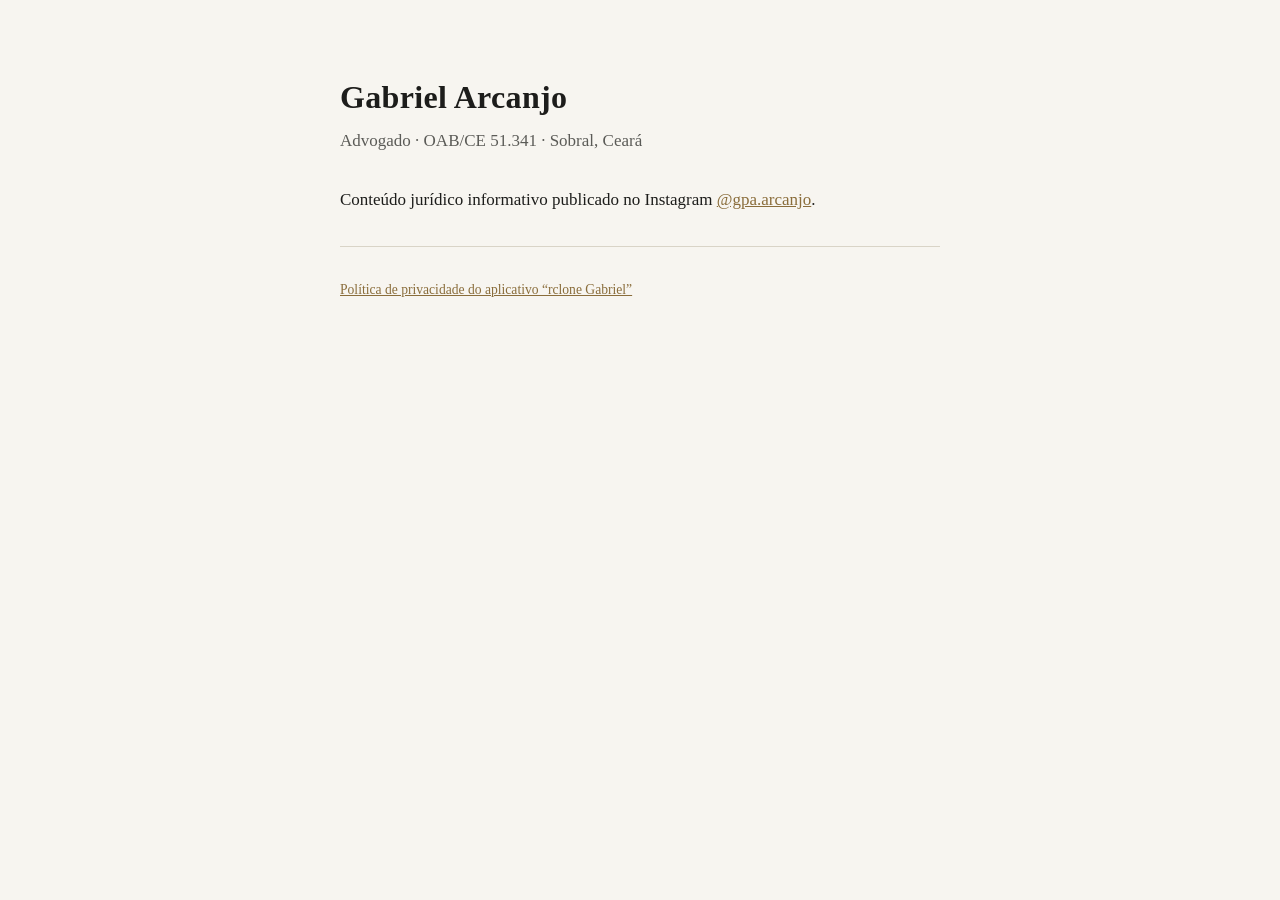
==== index.html @ 81c5c563 "Create index.html for personal website Initial HTML structure for Gabriel Arcanjo's website." ====
<!DOCTYPE html>
<html lang="pt-BR">
<head>
<meta charset="utf-8">
<meta name="viewport" content="width=device-width, initial-scale=1">
<title>Gabriel Arcanjo — Advogado</title>
<meta name="description" content="Gabriel Arcanjo, advogado inscrito na OAB/CE sob o nº 51.341.">
<style>
  :root { --bg:#f7f5f0; --fg:#1d1d1b; --muted:#5b5b57; --line:#d9d4c7; --accent:#8a6d3b; }
  @media (prefers-color-scheme: dark) { :root { --bg:#141413; --fg:#ecebe6; --muted:#a9a79f; --line:#34332f; --accent:#c9a66b; } }
  * { box-sizing:border-box; }
  body { margin:0; background:var(--bg); color:var(--fg); font:17px/1.6 Georgia, "Times New Roman", serif; }
  main { max-width:640px; margin:0 auto; padding:72px 20px; }
  h1 { font-size:2rem; margin:0 0 4px; letter-spacing:.01em; }
  .oab { color:var(--muted); margin:0 0 32px; }
  hr { border:0; border-top:1px solid var(--line); margin:32px 0; }
  a { color:var(--accent); }
  footer { color:var(--muted); font-size:.85rem; }
</style>
</head>
<body>
<main>
  <h1>Gabriel Arcanjo</h1>
  <p class="oab">Advogado · OAB/CE 51.341 · Sobral, Ceará</p>
  <p>Conteúdo jurídico informativo publicado no Instagram <a href="https://www.instagram.com/gpa.arcanjo/">@gpa.arcanjo</a>.</p>
  <hr>
  <footer>
    <p><a href="privacidade.html">Política de privacidade do aplicativo “rclone Gabriel”</a></p>
  </footer>
</main>
</body>
</html>
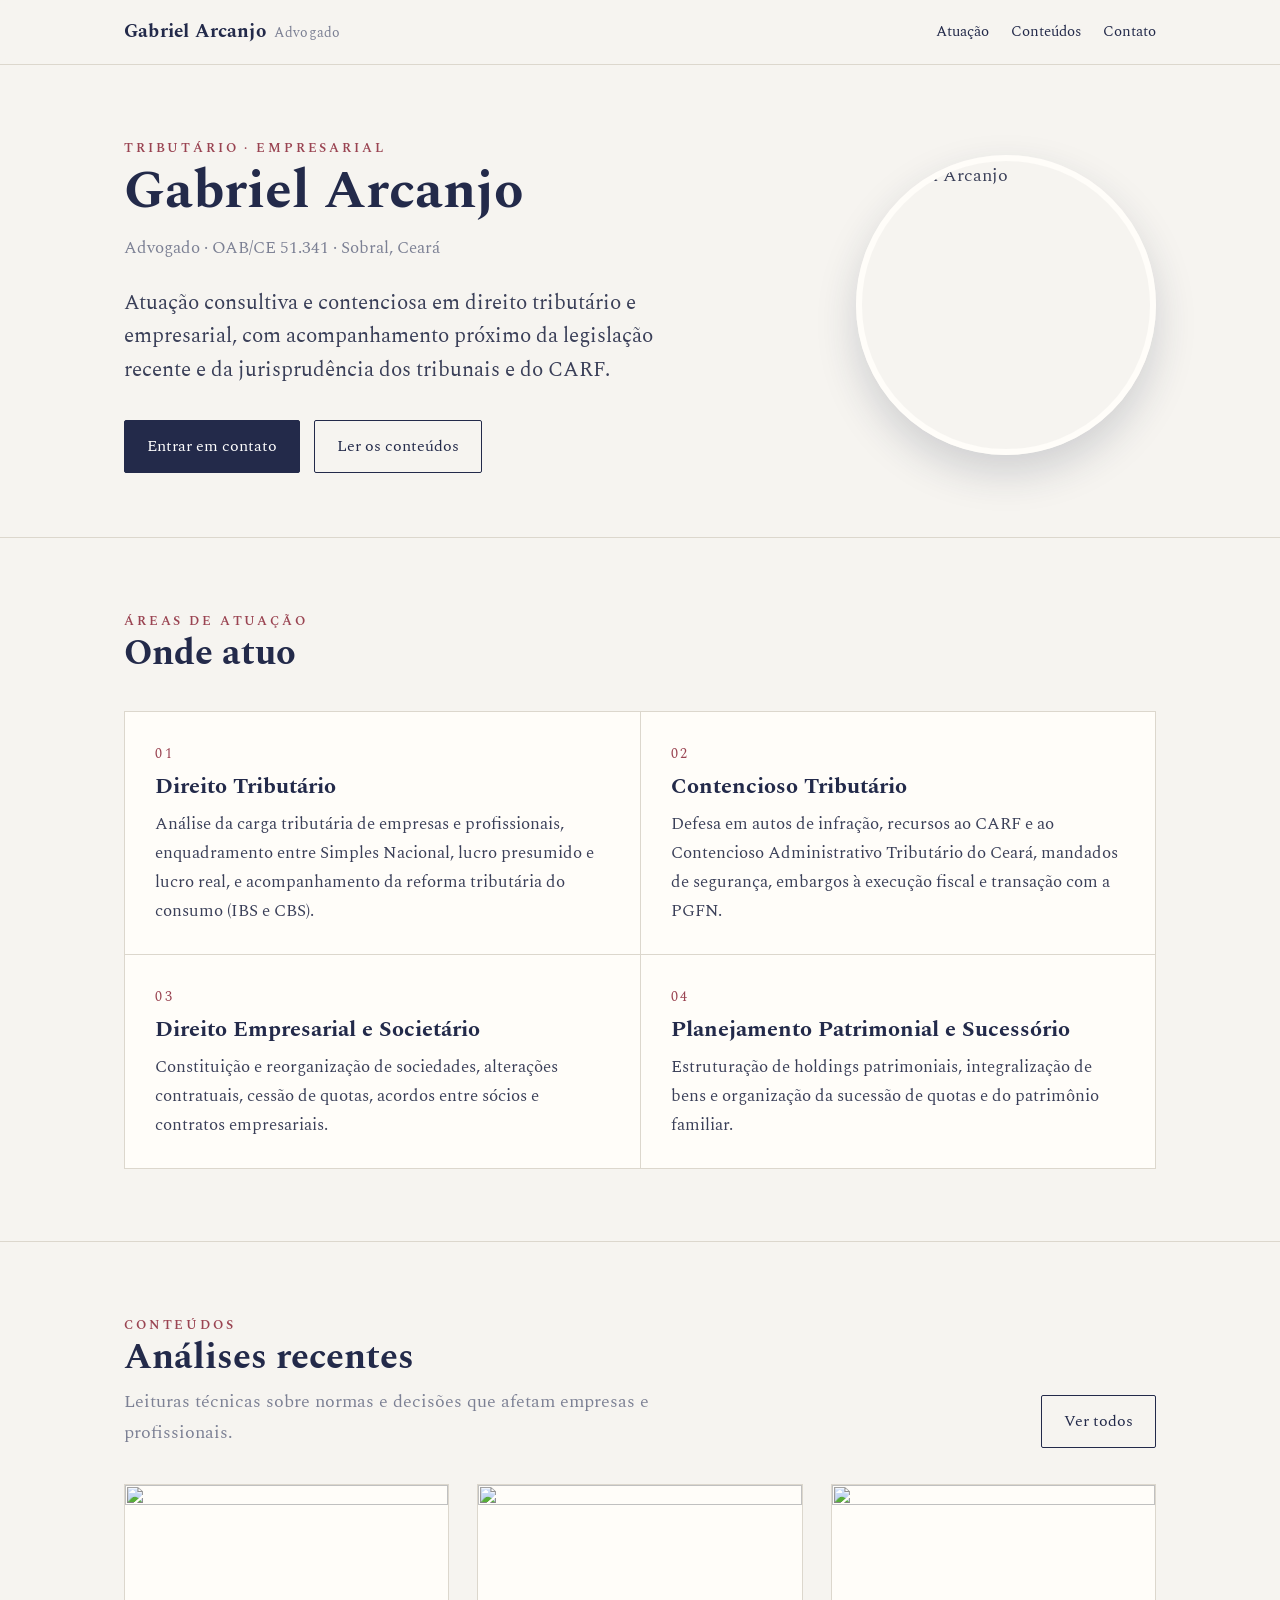
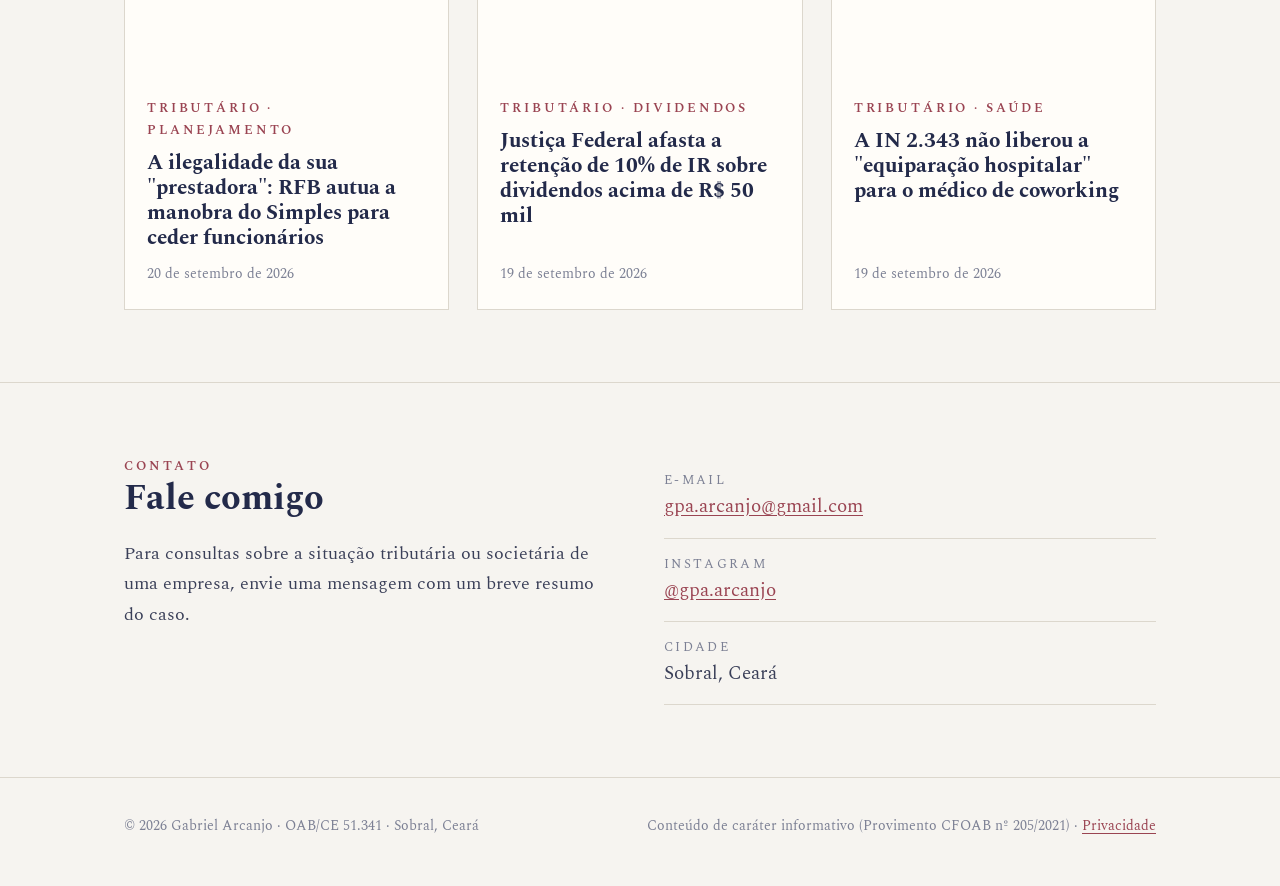
==== commit 45896cea: "Add files via upload" ====
--- a/index.html
+++ b/index.html
@@ -3,30 +3,61 @@
 <head>
 <meta charset="utf-8">
 <meta name="viewport" content="width=device-width, initial-scale=1">
-<title>Gabriel Arcanjo — Advogado</title>
-<meta name="description" content="Gabriel Arcanjo, advogado inscrito na OAB/CE sob o nº 51.341.">
-<style>
-  :root { --bg:#f7f5f0; --fg:#1d1d1b; --muted:#5b5b57; --line:#d9d4c7; --accent:#8a6d3b; }
-  @media (prefers-color-scheme: dark) { :root { --bg:#141413; --fg:#ecebe6; --muted:#a9a79f; --line:#34332f; --accent:#c9a66b; } }
-  * { box-sizing:border-box; }
-  body { margin:0; background:var(--bg); color:var(--fg); font:17px/1.6 Georgia, "Times New Roman", serif; }
-  main { max-width:640px; margin:0 auto; padding:72px 20px; }
-  h1 { font-size:2rem; margin:0 0 4px; letter-spacing:.01em; }
-  .oab { color:var(--muted); margin:0 0 32px; }
-  hr { border:0; border-top:1px solid var(--line); margin:32px 0; }
-  a { color:var(--accent); }
-  footer { color:var(--muted); font-size:.85rem; }
-</style>
+<title>Gabriel Arcanjo — Advogado · Tributário e Empresarial</title>
+<meta name="description" content="Gabriel Arcanjo, advogado (OAB/CE 51.341) em Sobral, Ceará. Direito tributário e empresarial.">
+<meta property="og:title" content="Gabriel Arcanjo — Advogado · Tributário e Empresarial">
+<meta property="og:description" content="Gabriel Arcanjo, advogado (OAB/CE 51.341) em Sobral, Ceará. Direito tributário e empresarial.">
+<meta property="og:type" content="website">
+<link rel="preconnect" href="https://fonts.googleapis.com">
+<link rel="preconnect" href="https://fonts.gstatic.com" crossorigin>
+<link href="https://fonts.googleapis.com/css2?family=Spectral:ital,wght@0,400;0,600;0,700;1,400&display=swap" rel="stylesheet">
+<link rel="stylesheet" href="estilo.css">
 </head>
 <body>
-<main>
-  <h1>Gabriel Arcanjo</h1>
-  <p class="oab">Advogado · OAB/CE 51.341 · Sobral, Ceará</p>
-  <p>Conteúdo jurídico informativo publicado no Instagram <a href="https://www.instagram.com/gpa.arcanjo/">@gpa.arcanjo</a>.</p>
-  <hr>
-  <footer>
-    <p><a href="privacidade.html">Política de privacidade do aplicativo “rclone Gabriel”</a></p>
-  </footer>
-</main>
+<header class="topo"><div class="envelope">
+  <a class="marca" href="index.html">Gabriel Arcanjo<small>Advogado</small></a>
+  <nav class="menu"><a href="index.html#atuacao">Atuação</a><a href="conteudos/index.html">Conteúdos</a><a href="index.html#contato">Contato</a></nav>
+</div></header>
+
+<section class="heroi"><div class="envelope">
+  <div>
+    <div class="rubrica">Tributário · Empresarial</div>
+    <h1>Gabriel Arcanjo</h1>
+    <p class="oab">Advogado · OAB/CE 51.341 · Sobral, Ceará</p>
+    <p class="intro">Atuação consultiva e contenciosa em direito tributário e empresarial, com acompanhamento
+    próximo da legislação recente e da jurisprudência dos tribunais e do CARF.</p>
+    <div class="botoes"><a class="botao cheio" href="#contato">Entrar em contato</a>
+    <a class="botao vazio" href="conteudos/index.html">Ler os conteúdos</a></div>
+  </div>
+  <img class="foto" src="img/gabriel.jpg" alt="Gabriel Arcanjo">
+</div></section>
+
+<section class="bloco" id="atuacao"><div class="envelope">
+  <div class="cabeca"><div><div class="rubrica">Áreas de atuação</div><h2>Onde atuo</h2></div></div>
+  <div class="grade-areas"><div class="area"><div class="num">01</div><h3>Direito Tributário</h3><p>Análise da carga tributária de empresas e profissionais, enquadramento entre Simples Nacional, lucro presumido e lucro real, e acompanhamento da reforma tributária do consumo (IBS e CBS).</p></div><div class="area"><div class="num">02</div><h3>Contencioso Tributário</h3><p>Defesa em autos de infração, recursos ao CARF e ao Contencioso Administrativo Tributário do Ceará, mandados de segurança, embargos à execução fiscal e transação com a PGFN.</p></div><div class="area"><div class="num">03</div><h3>Direito Empresarial e Societário</h3><p>Constituição e reorganização de sociedades, alterações contratuais, cessão de quotas, acordos entre sócios e contratos empresariais.</p></div><div class="area"><div class="num">04</div><h3>Planejamento Patrimonial e Sucessório</h3><p>Estruturação de holdings patrimoniais, integralização de bens e organização da sucessão de quotas e do patrimônio familiar.</p></div></div>
+</div></section>
+
+<section class="bloco" id="conteudos"><div class="envelope">
+  <div class="cabeca"><div><div class="rubrica">Conteúdos</div><h2>Análises recentes</h2>
+  <p>Leituras técnicas sobre normas e decisões que afetam empresas e profissionais.</p></div>
+  <a class="botao vazio" href="conteudos/index.html">Ver todos</a></div>
+  <div class="grade-conteudos"><a class="cartao" href="conteudos/prestadora-simples-cessao-simulacao.html"><img src="img/2026-09-20_prestadora-simples-cessao-simulacao-foto.jpg" alt="" loading="lazy"><div class="corpo"><div class="rubrica">Tributário · Planejamento</div><h3>A ilegalidade da sua &quot;prestadora&quot;: RFB autua a manobra do Simples para ceder funcionários</h3><div class="data">20 de setembro de 2026</div></div></a><a class="cartao" href="conteudos/ir-10-dividendos-decisao.html"><img src="img/2026-09-19_ir-10-dividendos-decisao-foto.jpg" alt="" loading="lazy"><div class="corpo"><div class="rubrica">Tributário · Dividendos</div><h3>Justiça Federal afasta a retenção de 10% de IR sobre dividendos acima de R$ 50 mil</h3><div class="data">19 de setembro de 2026</div></div></a><a class="cartao" href="conteudos/in-2343-equiparacao-hospitalar.html"><img src="img/2026-09-19_in-2343-equiparacao-hospitalar-foto.jpg" alt="" loading="lazy"><div class="corpo"><div class="rubrica">Tributário · Saúde</div><h3>A IN 2.343 não liberou a &quot;equiparação hospitalar&quot; para o médico de coworking</h3><div class="data">19 de setembro de 2026</div></div></a></div>
+</div></section>
+
+<section class="bloco contato" id="contato"><div class="envelope">
+  <div><div class="rubrica">Contato</div><h2>Fale comigo</h2>
+  <p>Para consultas sobre a situação tributária ou societária de uma empresa, envie uma mensagem com um breve
+  resumo do caso.</p></div>
+  <ul>
+    <li><span>E-mail</span><a href="mailto:gpa.arcanjo@gmail.com">gpa.arcanjo@gmail.com</a></li>
+    <li><span>Instagram</span><a href="https://www.instagram.com/gpa.arcanjo/">@gpa.arcanjo</a></li>
+    <li><span>Cidade</span>Sobral, Ceará</li>
+  </ul>
+</div></section>
+
+<footer class="rodape"><div class="envelope">
+  <div>© 2026 Gabriel Arcanjo · OAB/CE 51.341 · Sobral, Ceará</div>
+  <div>Conteúdo de caráter informativo (Provimento CFOAB nº 205/2021) · <a href="privacidade.html">Privacidade</a></div>
+</div></footer>
 </body>
 </html>
--- a/estilo.css
+++ b/estilo.css
@@ -0,0 +1,62 @@
+:root{--bg:#f6f4f0;--papel:#fffdf9;--tinta:#232a4a;--texto:#3a3f58;--vinho:#9a4452;--linha:#dcd7cd;--suave:#7c8094;
+--serif:"Spectral",Georgia,"Times New Roman",serif}
+*{box-sizing:border-box}html{scroll-behavior:smooth}
+body{margin:0;background:var(--bg);color:var(--texto);font:18px/1.7 var(--serif);-webkit-font-smoothing:antialiased}
+a{color:var(--vinho);text-underline-offset:3px}a:hover{color:var(--tinta)}
+img{max-width:100%;display:block}
+.envelope{max-width:1080px;margin:0 auto;padding:0 24px}
+.topo{position:sticky;top:0;z-index:5;background:rgba(246,244,240,.94);backdrop-filter:blur(6px);border-bottom:1px solid var(--linha)}
+.topo .envelope{display:flex;align-items:center;justify-content:space-between;height:64px;gap:16px}
+.marca{white-space:nowrap;font-weight:700;color:var(--tinta);text-decoration:none;font-size:19px;letter-spacing:.01em}
+.marca small{font-weight:400;color:var(--suave);margin-left:8px;font-size:14px}
+.menu{display:flex;gap:22px;font-size:15px}.menu a{color:var(--tinta);text-decoration:none}.menu a:hover{color:var(--vinho)}
+.rubrica{font-size:13px;letter-spacing:.22em;text-transform:uppercase;color:var(--vinho);font-weight:600}
+h1,h2,h3{color:var(--tinta);line-height:1.2;margin:0}
+h1{font-size:clamp(34px,5vw,54px);font-weight:700}
+h2{font-size:clamp(26px,3.4vw,36px);font-weight:700}
+h3{font-size:22px;font-weight:700}
+.heroi{padding:72px 0 64px;border-bottom:1px solid var(--linha)}
+.heroi .envelope{display:grid;grid-template-columns:1fr 300px;gap:56px;align-items:center}
+.heroi p.oab{color:var(--suave);margin:10px 0 24px;font-size:17px}
+.heroi p.intro{font-size:21px;line-height:1.6;max-width:560px;margin:0 0 32px}
+.foto{width:300px;height:300px;border-radius:50%;object-fit:cover;border:6px solid var(--papel);box-shadow:0 18px 40px rgba(35,42,74,.18)}
+.botoes{display:flex;gap:14px;flex-wrap:wrap}
+.botao{display:inline-block;padding:12px 22px;border-radius:2px;font-size:16px;text-decoration:none;border:1px solid var(--tinta)}
+.botao.cheio{background:var(--tinta);color:#fff}.botao.cheio:hover{background:var(--vinho);border-color:var(--vinho);color:#fff}
+.botao.vazio{color:var(--tinta)}.botao.vazio:hover{border-color:var(--vinho);color:var(--vinho)}
+section.bloco{padding:72px 0;border-bottom:1px solid var(--linha)}
+.cabeca{display:flex;align-items:end;justify-content:space-between;gap:24px;margin-bottom:36px}
+.cabeca p{margin:8px 0 0;color:var(--suave);max-width:560px}
+.grade-areas{display:grid;grid-template-columns:repeat(2,1fr);gap:1px;background:var(--linha);border:1px solid var(--linha)}
+.area{background:var(--papel);padding:30px 30px 28px}
+.area .num{font-size:14px;color:var(--vinho);letter-spacing:.18em}
+.area h3{margin:8px 0 10px}.area p{margin:0;font-size:17px}
+.grade-conteudos{display:grid;grid-template-columns:repeat(3,1fr);gap:28px}
+.cartao{background:var(--papel);border:1px solid var(--linha);text-decoration:none;color:inherit;display:flex;flex-direction:column;transition:transform .15s,box-shadow .15s}
+.cartao:hover{transform:translateY(-3px);box-shadow:0 14px 30px rgba(35,42,74,.12)}
+.cartao img{aspect-ratio:900/533;object-fit:cover;width:100%}
+.cartao .corpo{padding:20px 22px 24px;display:flex;flex-direction:column;gap:10px;flex:1}
+.cartao h3{font-size:21px}.cartao .data{font-size:14px;color:var(--suave);margin-top:auto}
+.contato .envelope{display:grid;grid-template-columns:1fr 1fr;gap:48px}
+.contato ul{list-style:none;padding:0;margin:0;font-size:19px}.contato li{padding:14px 0;border-bottom:1px solid var(--linha)}
+.contato li span{display:block;font-size:13px;letter-spacing:.18em;text-transform:uppercase;color:var(--suave)}
+.rodape{padding:36px 0 48px;font-size:14px;color:var(--suave)}
+.rodape .envelope{display:flex;justify-content:space-between;gap:24px;flex-wrap:wrap}
+/* artigo */
+.artigo-capa{max-height:440px;width:100%;object-fit:cover}
+.artigo{max-width:740px;margin:0 auto;padding:48px 24px 24px}
+.artigo h1{font-size:clamp(30px,4.4vw,46px);margin:14px 0 14px}
+.artigo .lead{font-size:22px;color:var(--suave);margin:0 0 8px}
+.artigo .meta{font-size:15px;color:var(--suave);border-bottom:1px solid var(--linha);padding-bottom:22px;margin-bottom:30px}
+.artigo .abertura p{font-size:20px}
+.artigo h2{font-size:26px;margin:44px 0 12px}
+.artigo p{margin:0 0 18px}
+.nota{border-left:3px solid var(--vinho);background:var(--papel);padding:16px 20px;margin:4px 0 22px}
+.nota b{display:block;font-size:13px;letter-spacing:.18em;text-transform:uppercase;color:var(--vinho);margin-bottom:6px}
+.fecho{background:var(--tinta);color:#e9e8ef;padding:30px 32px;margin:48px 0 16px}
+.fecho h2{color:#fff;margin:0 0 10px}.fecho a{color:#f0c6cc}
+.aviso{font-size:14px;color:var(--suave);border-top:1px solid var(--linha);padding-top:18px;margin-top:30px}
+.voltar{display:inline-block;margin:10px 0 40px}
+@media (max-width:860px){.heroi .envelope{grid-template-columns:1fr;gap:28px}.foto{width:190px;height:190px;order:-1}
+.grade-areas{grid-template-columns:1fr}.grade-conteudos{grid-template-columns:1fr}.contato .envelope{grid-template-columns:1fr}
+.menu{gap:14px;font-size:14px}.marca small{display:none}.cabeca{display:block}}
